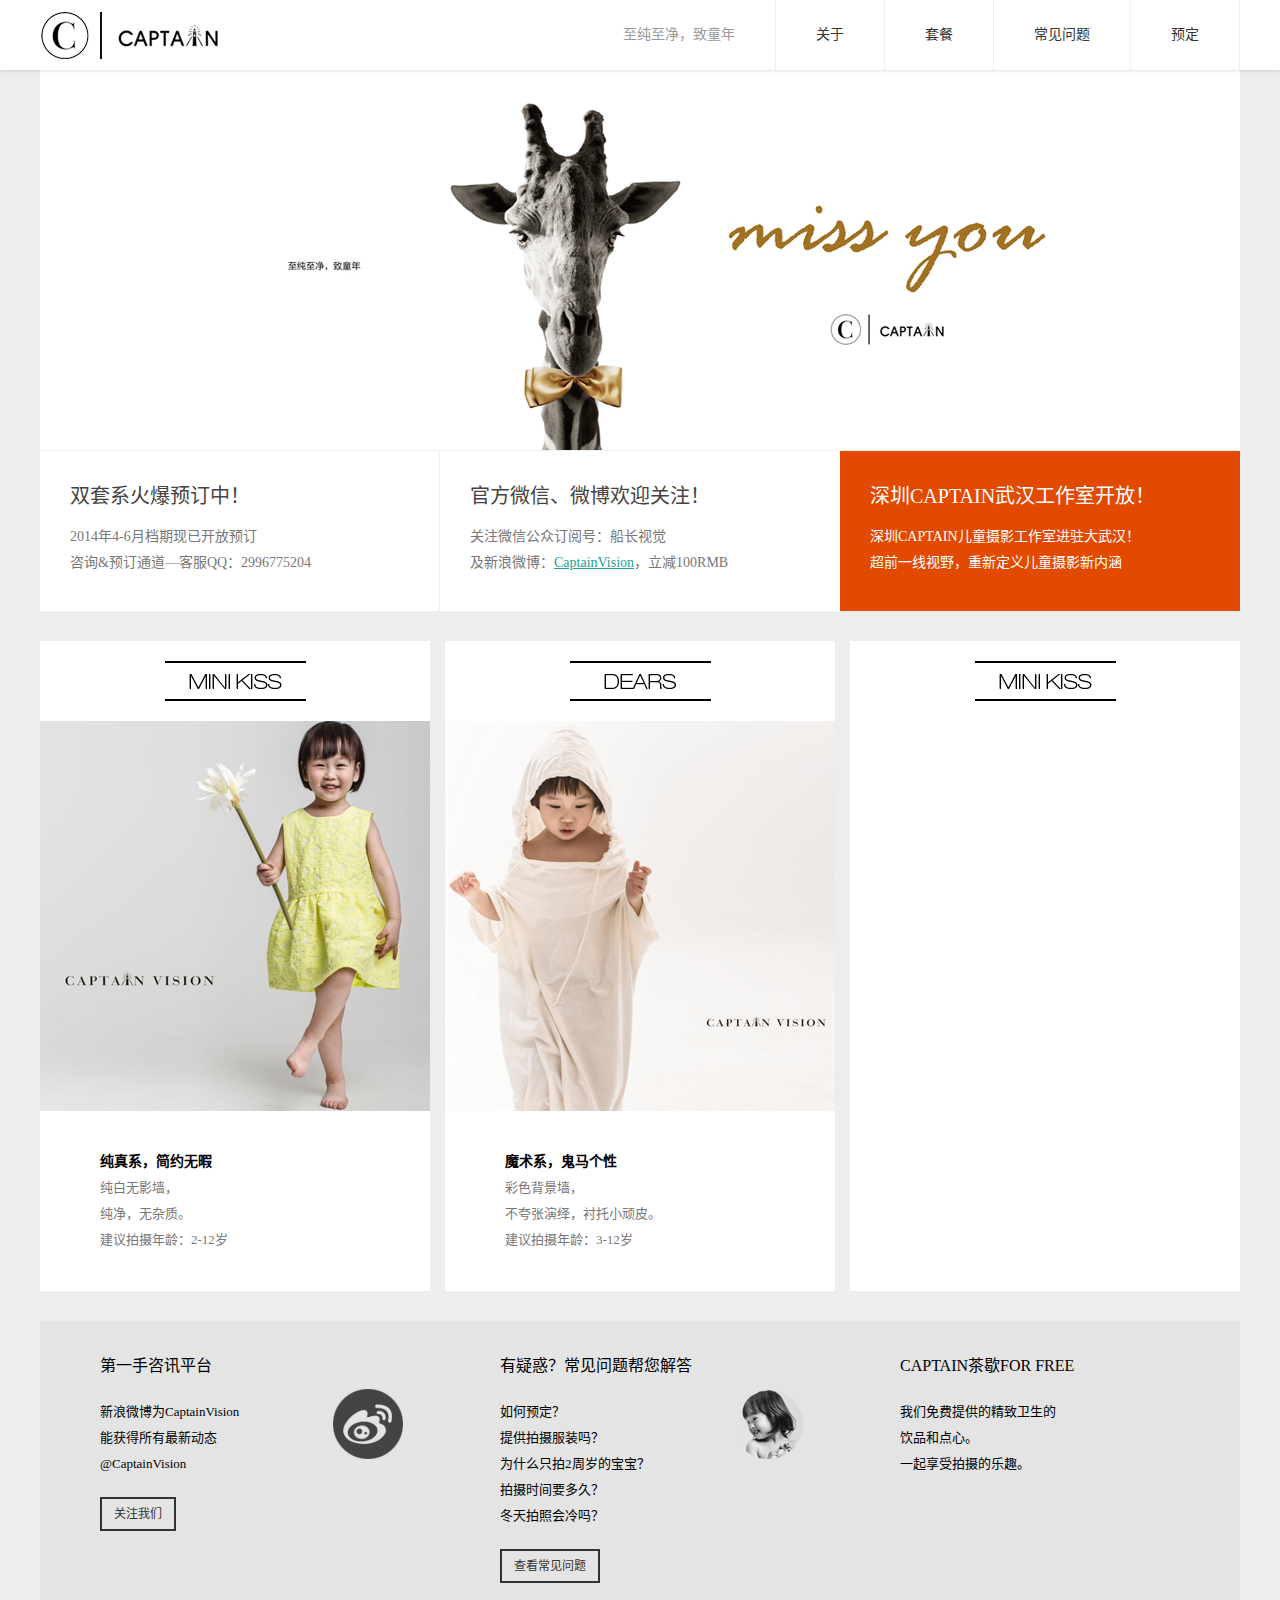
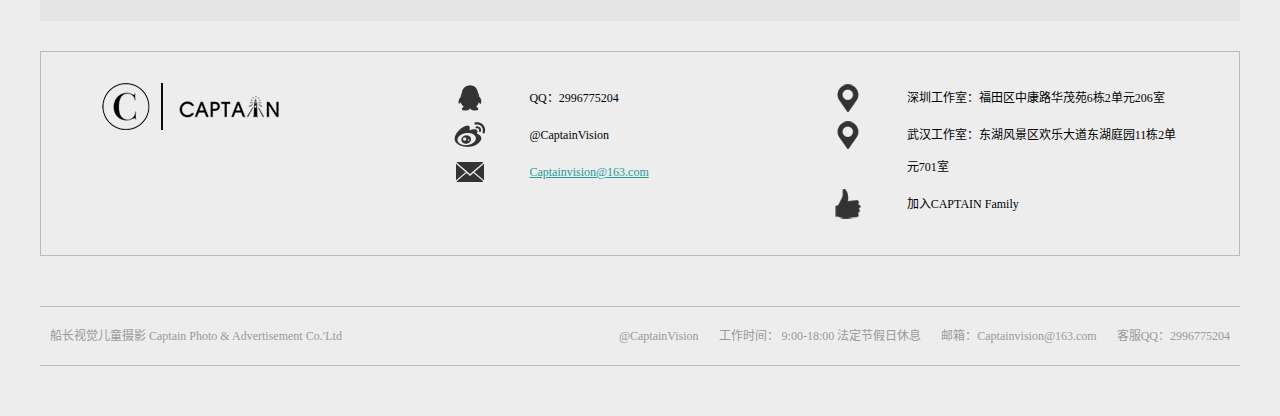
==== index.htm @ 664875ad "1" ====
<!DOCTYPE html PUBLIC "-//W3C//DTD XHTML 1.0 Strict//EN" "http://www.w3.org/TR/xhtml1/DTD/xhtml1-strict.dtd">
<html lang="zh-CN">
	<head>
		<meta http-equiv="content-type" content="text/html; charset=utf-8" />
		<title>Captain Vision | 船长视觉</title>
		<meta name="keywords" content="captain, vision, 船长, 视觉" />
		<meta name="description" content="Captain Vision | 船长视觉" />
		<link rel="stylesheet" type="text/css" media="all" href="css/reset.css" />
		<link rel="stylesheet" type="text/css" media="all" href="css/text.css" />
		<link rel="stylesheet" type="text/css" media="all" href="css/1200_24_0_0.css" />
		<link rel="stylesheet" type="text/css" media="all" href="css/global.css" />
		<style type="text/css" media="all">
		</style>
	</head>
	<body>
		<div class="head hover-shadow-box">
			<div class="container_24">
				<div class="grid_6">
					<a id="logo" href="index.htm">船长视觉</a>
				</div>
				<ul id="menu" class="grid_18">
					<li>
						<a href="#">预定</a>
					</li>
					<li>
						<a href="#">常见问题</a>
					</li>
					<li>
						<a href="mini-kiss.htm">套餐</a>
					</li>
					<li>
						<a href="#">关于</a>
					</li>
					<li class="gray">
						至纯至净，致童年
					</li>
				</ul>
			</div>
		</div>
		<div class="container_24 slogan hover-shadow-box">
			<div class="grid_24 slide">
				<div class="slide-item"></div>
				<div class="clear"></div>
			</div>
			<div class="grid_8 slogan-item">
				<dl class="rb">
					<dt>
						双套系火爆预订中！
					</dt>
					<dd>
						2014年4-6月档期现已开放预订
					</dd>
					<dd>
						咨询&amp;预订通道—客服QQ：2996775204
					</dd>
				</dl>
			</div>
			<div class="grid_8 slogan-item">
				<dl>
					<dt>
						官方微信、微博欢迎关注！
					</dt>
					<dd>
						关注微信公众订阅号：船长视觉
					</dd>
					<dd>
						及新浪微博：<a href="http://weibo.com/u/5095772598" target="_blank">CaptainVision</a>，立减100RMB
					</dd>
				</dl>
			</div>
			<div class="grid_8 slogan-item highlight">
				<dl>
					<dt>
						深圳CAPTAIN武汉工作室开放！
					</dt>
					<dd>
						深圳CAPTAIN儿童摄影工作室进驻大武汉！
					</dd>
					<dd>
						超前一线视野，重新定义儿童摄影新内涵
					</dd>
				</dl>
			</div>
			<div class="clear"></div>
		</div>
		<div class="container_24" id="content">
			<div class="grid_24 gallery">
				<div class="gallery-item hover-shadow-box">
					<div class="lg minikiss"></div>
					<a href="mini-kiss.htm" class="img"> <img src="img/gp1.jpg" alt="mini kiss"/> </a>
					<div class="gallery-item-txt">
						<p>
							<strong>纯真系，简约无暇</strong>
						</p>
						<p>
							纯白无影墙，
						</p>
						<p>
							纯净，无杂质。
						</p>
						<p>
							建议拍摄年龄：2-12岁
						</p>
					</div>
				</div>
				<div class="gallery-item hover-shadow-box" style="margin:0 15px;">
					<div class="lg dears"></div>
					<a href="#" class="img"> <img src="img/gp2.jpg" alt="mini kiss"/> </a>
					<div class="gallery-item-txt">
						<p>
							<strong>魔术系，鬼马个性</strong>
						</p>
						<p>
							彩色背景墙，
						</p>
						<p>
							不夸张演绎，衬托小顽皮。
						</p>
						<p>
							建议拍摄年龄：3-12岁
						</p>
					</div>
				</div>
				<div class="gallery-item hover-shadow-box">
					<div class="lg"></div>
				</div>
			</div>
			<div class="clear"></div>
		</div>

		<div class="container_24" id="info">
			<div class="grid_8 frame">
				<dl class="inner">
					<dt>
						第一手咨讯平台
					</dt>
					<dd>
						新浪微博为CaptainVision
					</dd>
					<dd>
						能获得所有最新动态
					</dd>
					<dd>
						@CaptainVision
					</dd>
					<dd>
						<a href="#" class="lnk">关注我们</a>
					</dd>
				</dl>
				<span class="ico"></span>
			</div>
			<div class="grid_8 frame">
				<dl class="inner">
					<dt>
						有疑惑？常见问题帮您解答
					</dt>
					<dd>
						如何预定？
					</dd>
					<dd>
						提供拍摄服装吗？
					</dd>
					<dd>
						为什么只拍2周岁的宝宝？
					</dd>
					<dd>
						拍摄时间要多久？
					</dd>
					<dd>
						冬天拍照会冷吗？
					</dd>
					<dd>
						<a href="#" class="lnk">查看常见问题</a>
					</dd>
				</dl>
				<span class="ico faq"></span>
			</div>
			<div class="grid_8 frame">
				<dl class="inner">
					<dt>
						CAPTAIN茶歇FOR FREE
					</dt>
					<dd>
						我们免费提供的精致卫生的
					</dd>
					<dd>
						饮品和点心。
					</dd>
					<dd>
						一起享受拍摄的乐趣。
					</dd>
				</dl>
			</div>
			<div class="clear"></div>
		</div>

		<div class="container_24" id="contact">
			<div class="grid_24">
				<div class="inner">
					<div class="infologo">
						<a href="#"> <img src="img/logo.png" alt="captain vision"/> </a>
					</div>
					<ul>
						<li class="qq">
							QQ：2996775204
						</li>
						<li class="weibo">
							@CaptainVision
						</li>
						<li class="mail">
							<a href="mailto:Captainvision@163.com">Captainvision@163.com</a>
						</li>
					</ul>
					<ul>
						<li>
							深圳工作室：福田区中康路华茂苑6栋2单元206室
						</li>
						<li>
							武汉工作室：东湖风景区欢乐大道东湖庭园11栋2单元701室
						</li>
						<li class="join">
							加入CAPTAIN Family
						</li>
					</ul>
					<div class="clear"></div>
				</div>
			</div>
		</div>
		
		<div class="container_24" id="footer">
			<div class="grid_24">
				<div class="horiz">
					<span class="leftfloat">船长视觉儿童摄影 Captain Photo &amp; Advertisement Co.′Ltd</span>
					<span class="rightfloat">客服QQ：2996775204</span>
					<span class="rightfloat">邮箱：Captainvision@163.com</span>
					<span class="rightfloat">工作时间：  9:00-18:00 法定节假日休息</span>
					<span class="rightfloat">@CaptainVision</span>
					<div class="clear"></div>
				</div>
			</div>
		</div>
	</body>
</html>
---- css/text.css ----
/* `Basic HTML
----------------------------------------------------------------------------------------------------*/

body {
	font: 13px/1.5 'Helvetica Neue', Arial, 'Liberation Sans', FreeSans, sans-serif;
}

a:focus {
	outline: 1px dotted;
}

hr {
	border: 0 #ccc solid;
	border-top-width: 1px;
	clear: both;
	height: 0;
}

/* `Headings
----------------------------------------------------------------------------------------------------*/

h1 {
	font-size: 25px;
}

h2 {
	font-size: 23px;
}

h3 {
	font-size: 21px;
}

h4 {
	font-size: 19px;
}

h5 {
	font-size: 17px;
}

h6 {
	font-size: 15px;
}

/* `Spacing
----------------------------------------------------------------------------------------------------*/

ol {
	list-style: decimal;
}

ul {
	list-style: disc;
}

li {
	margin-left: 30px;
}

p,
dl,
hr,
h1,
h2,
h3,
h4,
h5,
h6,
ol,
ul,
pre,
table,
address,
fieldset {
	margin-bottom: 20px;
}
---- css/1200_24_0_0.css ----
/*
1200px grid system ~ Core CSS.
24 Columns ~ Margin left: 0px ~ Margin right: 0px

Based on the 960.gs grid system - http://960.gs/
by Nathan Smith

Created by the Grid System Generator - v1.04
Learn more ~ http://www.gridsystemgenerator.com/
*/

/*
Forces backgrounds to span full width,
even if there is horizontal scrolling.
Increase this if your layout is wider.

Note: IE6 works fine without this fix.
*/
body {
	min-width: 960px;
}

/* =Containers
--------------------------------------------------------------------------------*/
.container_24
{
	margin-left: auto;
	margin-right: auto;
	width: 1200px;
}

/* =Grid >> Global
--------------------------------------------------------------------------------*/
.grid_1,
.grid_2,
.grid_3,
.grid_4,
.grid_5,
.grid_6,
.grid_7,
.grid_8,
.grid_9,
.grid_10,
.grid_11,
.grid_12,
.grid_13,
.grid_14,
.grid_15,
.grid_16,
.grid_17,
.grid_18,
.grid_19,
.grid_20,
.grid_21,
.grid_22,
.grid_23,
.grid_24 {
	display: inline;
	float: left;
	margin-left: 0px;
	margin-right: 0px;
}

.push_1, .pull_1,
.push_2, .pull_2,
.push_3, .pull_3,
.push_4, .pull_4,
.push_5, .pull_5,
.push_6, .pull_6,
.push_7, .pull_7,
.push_8, .pull_8,
.push_9, .pull_9,
.push_10, .pull_10,
.push_11, .pull_11,
.push_12, .pull_12,
.push_13, .pull_13,
.push_14, .pull_14,
.push_15, .pull_15,
.push_16, .pull_16,
.push_17, .pull_17,
.push_18, .pull_18,
.push_19, .pull_19,
.push_20, .pull_20,
.push_21, .pull_21,
.push_22, .pull_22,
.push_23, .pull_23 {
	position: relative;
}

/* =Grid >> Children (Alpha ~ First, Omega ~ Last)
--------------------------------------------------------------------------------*/
.alpha {margin-left: 0;}
.omega {margin-right: 0;}

/* =Grid >> 24 Columns
--------------------------------------------------------------------------------*/
.container_24 .grid_1 {width: 50px;}
.container_24 .grid_2 {width: 100px;}
.container_24 .grid_3 {width: 150px;}
.container_24 .grid_4 {width: 200px;}
.container_24 .grid_5 {width: 250px;}
.container_24 .grid_6 {width: 300px;}
.container_24 .grid_7 {width: 350px;}
.container_24 .grid_8 {width: 400px;}
.container_24 .grid_9 {width: 450px;}
.container_24 .grid_10 {width: 500px;}
.container_24 .grid_11 {width: 550px;}
.container_24 .grid_12 {width: 600px;}
.container_24 .grid_13 {width: 650px;}
.container_24 .grid_14 {width: 700px;}
.container_24 .grid_15 {width: 750px;}
.container_24 .grid_16 {width: 800px;}
.container_24 .grid_17 {width: 850px;}
.container_24 .grid_18 {width: 900px;}
.container_24 .grid_19 {width: 950px;}
.container_24 .grid_20 {width: 1000px;}
.container_24 .grid_21 {width: 1050px;}
.container_24 .grid_22 {width: 1100px;}
.container_24 .grid_23 {width: 1150px;}
.container_24 .grid_24 {width: 1200px;}

/* =Prefix Extra Space >> 24 Columns
--------------------------------------------------------------------------------*/
.container_24 .prefix_1 {padding-left: 50px;}
.container_24 .prefix_2 {padding-left: 100px;}
.container_24 .prefix_3 {padding-left: 150px;}
.container_24 .prefix_4 {padding-left: 200px;}
.container_24 .prefix_5 {padding-left: 250px;}
.container_24 .prefix_6 {padding-left: 300px;}
.container_24 .prefix_7 {padding-left: 350px;}
.container_24 .prefix_8 {padding-left: 400px;}
.container_24 .prefix_9 {padding-left: 450px;}
.container_24 .prefix_10 {padding-left: 500px;}
.container_24 .prefix_11 {padding-left: 550px;}
.container_24 .prefix_12 {padding-left: 600px;}
.container_24 .prefix_13 {padding-left: 650px;}
.container_24 .prefix_14 {padding-left: 700px;}
.container_24 .prefix_15 {padding-left: 750px;}
.container_24 .prefix_16 {padding-left: 800px;}
.container_24 .prefix_17 {padding-left: 850px;}
.container_24 .prefix_18 {padding-left: 900px;}
.container_24 .prefix_19 {padding-left: 950px;}
.container_24 .prefix_20 {padding-left: 1000px;}
.container_24 .prefix_21 {padding-left: 1050px;}
.container_24 .prefix_22 {padding-left: 1100px;}
.container_24 .prefix_23 {padding-left: 1150px;}

/* =Suffix Extra Space >> 24 Columns
--------------------------------------------------------------------------------*/
.container_24 .suffix_1 {padding-right: 50px;}
.container_24 .suffix_2 {padding-right: 100px;}
.container_24 .suffix_3 {padding-right: 150px;}
.container_24 .suffix_4 {padding-right: 200px;}
.container_24 .suffix_5 {padding-right: 250px;}
.container_24 .suffix_6 {padding-right: 300px;}
.container_24 .suffix_7 {padding-right: 350px;}
.container_24 .suffix_8 {padding-right: 400px;}
.container_24 .suffix_9 {padding-right: 450px;}
.container_24 .suffix_10 {padding-right: 500px;}
.container_24 .suffix_11 {padding-right: 550px;}
.container_24 .suffix_12 {padding-right: 600px;}
.container_24 .suffix_13 {padding-right: 650px;}
.container_24 .suffix_14 {padding-right: 700px;}
.container_24 .suffix_15 {padding-right: 750px;}
.container_24 .suffix_16 {padding-right: 800px;}
.container_24 .suffix_17 {padding-right: 850px;}
.container_24 .suffix_18 {padding-right: 900px;}
.container_24 .suffix_19 {padding-right: 950px;}
.container_24 .suffix_20 {padding-right: 1000px;}
.container_24 .suffix_21 {padding-right: 1050px;}
.container_24 .suffix_22 {padding-right: 1100px;}
.container_24 .suffix_23 {padding-right: 1150px;}

/* `Push Space >> 24 Columns
--------------------------------------------------------------------------------*/
.container_24 .push_1 {left: 50px;}
.container_24 .push_2 {left: 100px;}
.container_24 .push_3 {left: 150px;}
.container_24 .push_4 {left: 200px;}
.container_24 .push_5 {left: 250px;}
.container_24 .push_6 {left: 300px;}
.container_24 .push_7 {left: 350px;}
.container_24 .push_8 {left: 400px;}
.container_24 .push_9 {left: 450px;}
.container_24 .push_10 {left: 500px;}
.container_24 .push_11 {left: 550px;}
.container_24 .push_12 {left: 600px;}
.container_24 .push_13 {left: 650px;}
.container_24 .push_14 {left: 700px;}
.container_24 .push_15 {left: 750px;}
.container_24 .push_16 {left: 800px;}
.container_24 .push_17 {left: 850px;}
.container_24 .push_18 {left: 900px;}
.container_24 .push_19 {left: 950px;}
.container_24 .push_20 {left: 1000px;}
.container_24 .push_21 {left: 1050px;}
.container_24 .push_22 {left: 1100px;}
.container_24 .push_23 {left: 1150px;}

/* `Pull Space >> 24 Columns
--------------------------------------------------------------------------------*/
.container_24 .pull_1 {left: -50px;}
.container_24 .pull_2 {left: -100px;}
.container_24 .pull_3 {left: -150px;}
.container_24 .pull_4 {left: -200px;}
.container_24 .pull_5 {left: -250px;}
.container_24 .pull_6 {left: -300px;}
.container_24 .pull_7 {left: -350px;}
.container_24 .pull_8 {left: -400px;}
.container_24 .pull_9 {left: -450px;}
.container_24 .pull_10 {left: -500px;}
.container_24 .pull_11 {left: -550px;}
.container_24 .pull_12 {left: -600px;}
.container_24 .pull_13 {left: -650px;}
.container_24 .pull_14 {left: -700px;}
.container_24 .pull_15 {left: -750px;}
.container_24 .pull_16 {left: -800px;}
.container_24 .pull_17 {left: -850px;}
.container_24 .pull_18 {left: -900px;}
.container_24 .pull_19 {left: -950px;}
.container_24 .pull_20 {left: -1000px;}
.container_24 .pull_21 {left: -1050px;}
.container_24 .pull_22 {left: -1100px;}
.container_24 .pull_23 {left: -1150px;}

/* `Clear Floated Elements
----------------------------------------------------------------------------------------------------*/
/* http://sonspring.com/journal/clearing-floats */
.clear {
	clear: both;
	display: block;
	overflow: hidden;
	visibility: hidden;
	width: 0;
	height: 0;
}

/* http://www.yuiblog.com/blog/2010/09/27/clearfix-reloaded-overflowhidden-demystified */
.clearfix:before,
.clearfix:after {
	content: "\0020";
	display: block;
	overflow: hidden;
	visibility: hidden;
	width: 0;
	height: 0;
}
.clearfix:after {
	clear: both;
}
/*
The following zoom:1 rule is specifically for IE6 + IE7.
Move to separate stylesheet if invalid CSS is a problem.
*/
.clearfix {
	zoom: 1;
}
---- css/global.css ----
* {
	font-family: Microsoft Yahei;
}
body {
	background-color: #EDEDED;
}
div {
	position: relative;
}
a {
	color: #209e98;
}
a:link {

}
a:visited {

}
a:hover {
	color: #3BB8B2;
}
.rb {
	border-right: 1px solid #eee;
}
.lb {
	border-left: 1px solid #eee;
}
#logo {
	background: url(../img/logo.png) left center no-repeat;
	display: inline-block;
	height: 100%;
	margin: 0;
	outline: none;
	padding: 0;
	text-decoration: none !important;
	text-indent: -100%;
	width: 183px;
}

.head {
	background: #FFF;
	box-shadow: 0 0 2px rgba(0,0,0,0.1);
	height: 70px;
	z-index: 2;
}
.hover-shadow-box:hover {
	box-shadow: 0 0 4px rgba(0,0,0,0.2);
}
.head .container_24 {
	height: 100%;
}
.head .grid_6 {
	height: 100%;
}
#menu {
	height: 100%;
	margin: 0;
}
#menu li {
	border-right: 1px solid #eee;
	display: block;
	float: right;
	font-size: 14px;
	height: 100%;
	line-height: 70px;
	list-style: none;
	margin: 0;
	padding: 0 40px;
}
#menu li a {
	color: #333;
	display: block;
	height: 100%;
	line-height: 70px;
	margin: 0;
	outline:none;
	text-decoration: none !important;
}
.leftfloat {
	float: left;
}
.rightfloat {
	float: right;
}
.gray {
	color: #999;
}

.slide {
	border-bottom: 1px solid #eee;
}
.slide-item {
	background: url(../img/slide/p1.jpg) center bottom no-repeat;
	height: 380px;
}
.slogan {
	font-family: Microsoft Yahei;
	margin-bottom: 30px;
}
.slogan-item dl {
	background: #FFF;
	color: #777;
	height: 160px;
	margin: 0;
}
.slogan-item dl dt {
	color: #444;
	font-size: 20px;
	padding: 10px 30px;
	padding-bottom: 15px;
	padding-top: 30px;
}
.slogan-item dl dd {
	font-size: 14px;
	padding: 5px 30px;
	padding-top: 0;
}
.slogan-item.highlight dl, .slogan-item.highlight dt {
	color: #FFF !important;
}
.slogan-item.highlight dl {
	background: #e24a01;
}
.paddingbox30px {
	padding: 30px;
}
.paddingbox50px {
	padding: 50px;
}
.paddingbox100px {
	padding: 100px;
}
.gallery {
	height: 650px;
}
.gallery-item {
	background: #FFF;
	float: left;
	height: 100%;
	width: 390px;
}
.gallery-item .lg {
	background: url(../img/minikiss.png) center center no-repeat #FFF;
	height: 80px;
}
.gallery-item .lg.minikiss {

}
.gallery-item .lg.dears {
	background-image: url(../img/dears.png);
}
.gallery-item .img {
	display: block;
}
.gallery-item-txt strong {
	color: #000;
	font-size: 14px;
}
.gallery-item-txt {
	color: #777;
	line-height: 26px;
	padding: 32px 60px;
}
.gallery-item-txt p {
	margin: 0;
}

#content {
	margin-bottom: 30px;
}
#info {
	margin-bottom: 30px;
}
#info .frame {
	background: #E4E4E4;
	height: 300px;
}
#info .frame:hover {
	background: url(../img/round-logo.png) center center #F8F8F8;
}
#info .frame .inner {
	line-height: 26px;
	margin: 0;
	padding: 32px 60px;
}
#info .frame .ico {
	background: url(../img/weibo.png) center center no-repeat;
	display: block;
	height: 85px;
	position: absolute;
	right: 30px;
	top: 60px;
	width: 85px;
}
#info .frame .ico.faq {
	background-image: url(../img/faq.png);
}
#info .frame .inner .lnk {
	border: 2px solid #333;
	color: #333 !important;
	display: inline-block;
	font-size: 12px;
	margin-top: 20px;
	padding: 2px 12px;
	text-decoration: none;
}
#info .frame .inner .lnk:link {
}
#info .frame .inner .lnk:visited {
}
#info .frame .inner .lnk:hover {
	background: #333;
	color: #FFF !important;
}

#info .frame .inner dt {
	font-size: 16px;
	margin-bottom: 20px;
}
#contact .inner {
	border: 1px solid #bbb;
	padding: 30px 60px;
}
#contact .inner ul {
	float: left;
	margin: 0;
	width: 35%
}
#contact .inner ul li {
	background: url(../img/icons.png) left top no-repeat;
	display: block;
	font-size: 12px;
	line-height: 32px;
	list-style: none;
	margin-bottom: 5px;
	padding-left: 75px;
}
#contact .inner ul li.qq {
	background-position: left -256px;
}
#contact .inner ul li.weibo {
	background-position: left -64px;
}
#contact .inner ul li.mail {
	background-position: left -128px;
}
#contact .inner ul li.join {
	background-position: left -192px;
}
#contact .infologo {
	float: left;
	width: 30%;
}
#footer {

}
#footer .horiz {
	border-bottom: 1px solid #bbb;
	border-top: 1px solid #bbb;
	color: #999;
	font-size: 12px;
	margin: 50px 0;
	padding: 20px 10px;
}
#footer .horiz span:hover {
	color: #444;
}
#footer .horiz .rightfloat {
	display: inline-block;
	margin-left: 20px;
}

.fullscreen-ad {
	background-position: center center;
	height: 400px;
}
.detail {
	background: #FFF;
	margin-bottom: 30px;
}
.lxoe {
	padding: 60px;
}
.lxoe p {
	color: #7b7b7b;
	font-family: STSong;
	font-size: 15px;
	line-height: 25px;
	padding-right: 100px;
}
.lxoe .smimg {
	border-radius: 300px;
	display: block;
	height: 160px;
	margin: 30px 0 0 0;
	width: 160px;
}
#big-content {
	background:#FFF;
	margin-bottom: 30px;
}

#big-content .col {
	height:480px;
	font-size:14px;
}
#big-content .col dt {
	margin-bottom:30px;
}
#big-content .col dd {
	line-height:32px;
}
#big-content .col3 {
	background:#d0d0d0;
	text-align:center;
}
#big-content .col3 .solus {
	padding-top:50px;
}
#big-content .col3 .solu {
	background:#777;
	border-radius:200px;
	color:#FFF;
	cursor:pointer;
	display:inline-block;
	font-family:Arial black;
	font-size:25px;
	height:56px;
	line-height:56px;
	margin:0 20px;
	margin-bottom:80px;
	width:56px;
}
#big-content .col3 .solu:hover, #big-content .col3 .solu.selected {
	background:#333;
}
#big-content .col3 .solu .txt {
	bottom:-48px;
	color:#333;
	display:block;
	font-size:16px;
	left:-10px;
	position:absolute;
	width:80px;
}
#big-content .impact-font {
	font-family:arial black;
	font-weight:bold;
	font-size:36px;
	margin-right:5px;
}
#big-content .nm-font {
	font-weight:bold;
	margin-right:60px;
}

.oke {
	background:#d0d0d0;
}
.oke-si {
	background:#FFF;
	margin:0;
}
.oke-si dt {
	margin-bottom:30px;
}
.oke-si dd {
	line-height:32px;
}
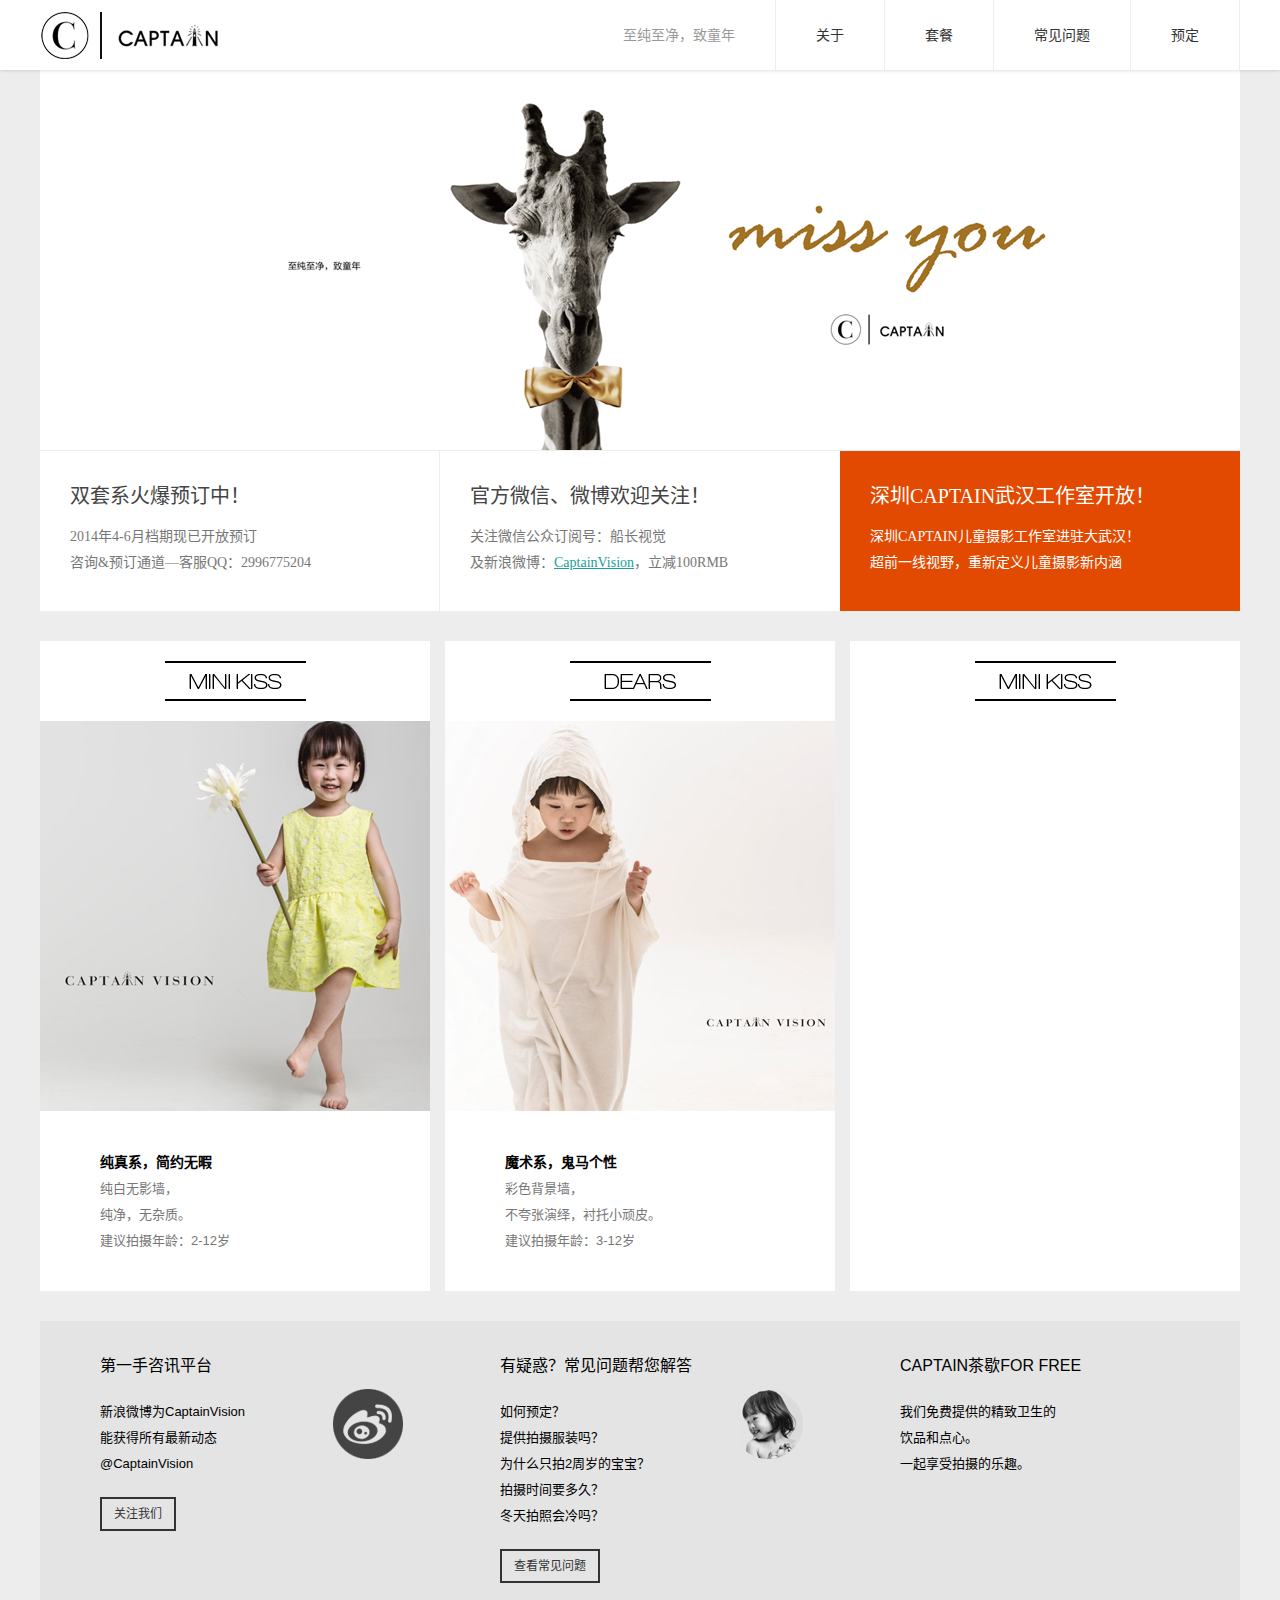
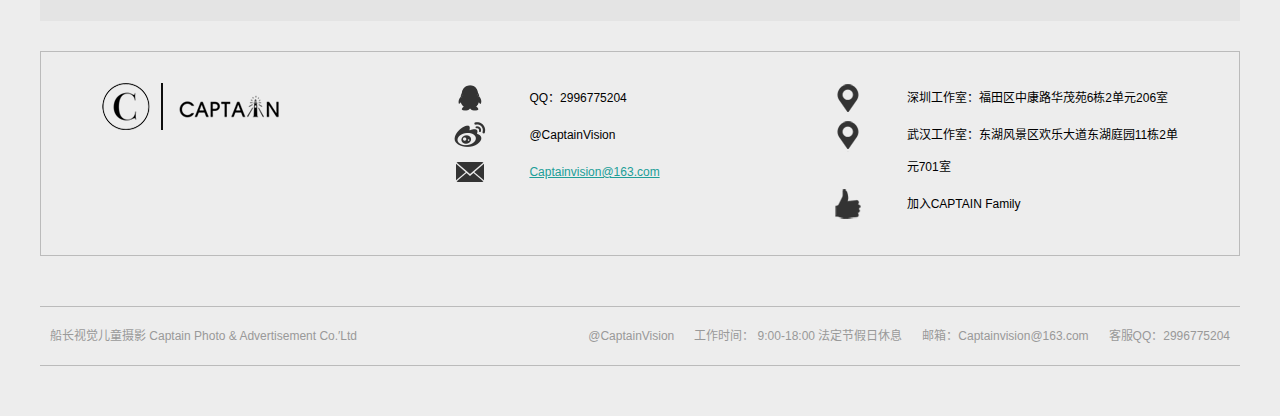
==== commit b33918cb: "1" ====
--- a/index.htm
+++ b/index.htm
@@ -29,7 +29,7 @@
 						<a href="mini-kiss.htm">套餐</a>
 					</li>
 					<li>
-						<a href="#">关于</a>
+						<a href="about.htm">关于</a>
 					</li>
 					<li class="gray">
 						至纯至净，致童年
--- a/css/global.css
+++ b/css/global.css
@@ -1,5 +1,5 @@
 * {
-	font-family: Microsoft Yahei;
+	/*font-family: Microsoft Yahei;*/
 }
 body {
 	background-color: #EDEDED;
@@ -73,7 +73,7 @@
 	height: 100%;
 	line-height: 70px;
 	margin: 0;
-	outline:none;
+	outline: none;
 	text-decoration: none !important;
 }
 .leftfloat {
@@ -296,74 +296,108 @@
 	width: 160px;
 }
 #big-content {
-	background:#FFF;
+	background: #FFF;
 	margin-bottom: 30px;
 }
 
 #big-content .col {
-	height:480px;
-	font-size:14px;
+	height: 480px;
+	font-size: 14px;
 }
 #big-content .col dt {
-	margin-bottom:30px;
+	margin-bottom: 30px;
 }
 #big-content .col dd {
-	line-height:32px;
+	line-height: 32px;
 }
 #big-content .col3 {
-	background:#d0d0d0;
-	text-align:center;
+	background: #d0d0d0;
+	text-align: center;
 }
 #big-content .col3 .solus {
-	padding-top:50px;
+	padding-top: 50px;
 }
 #big-content .col3 .solu {
-	background:#777;
-	border-radius:200px;
-	color:#FFF;
-	cursor:pointer;
-	display:inline-block;
-	font-family:Arial black;
-	font-size:25px;
-	height:56px;
-	line-height:56px;
-	margin:0 20px;
-	margin-bottom:80px;
-	width:56px;
+	background: #777;
+	border-radius: 200px;
+	color: #FFF;
+	cursor: pointer;
+	display: inline-block;
+	font-family: Arial black;
+	font-size: 25px;
+	height: 56px;
+	line-height: 56px;
+	margin: 0 20px;
+	margin-bottom: 80px;
+	width: 56px;
 }
 #big-content .col3 .solu:hover, #big-content .col3 .solu.selected {
-	background:#333;
+	background: #333;
 }
 #big-content .col3 .solu .txt {
-	bottom:-48px;
-	color:#333;
-	display:block;
-	font-size:16px;
-	left:-10px;
-	position:absolute;
-	width:80px;
+	bottom: -48px;
+	color: #333;
+	display: block;
+	font-size: 16px;
+	left: -10px;
+	position: absolute;
+	width: 80px;
 }
 #big-content .impact-font {
-	font-family:arial black;
-	font-weight:bold;
-	font-size:36px;
-	margin-right:5px;
+	font-family: arial black;
+	font-weight: bold;
+	font-size: 36px;
+	margin-right: 5px;
 }
 #big-content .nm-font {
-	font-weight:bold;
-	margin-right:60px;
+	font-weight: bold;
+	margin-right: 60px;
 }
 
 .oke {
-	background:#d0d0d0;
+	background: #d0d0d0;
 }
 .oke-si {
-	background:#FFF;
-	margin:0;
+	background: #FFF;
+	margin: 0;
 }
 .oke-si dt {
-	margin-bottom:30px;
+	margin-bottom: 30px;
 }
 .oke-si dd {
-	line-height:32px;
-}+	line-height: 32px;
+}
+.ablm {
+	padding-left: 50px;
+	padding-right: 30px;
+}
+.abtm {
+	padding-top:40px;
+}
+.about-brand {
+	font-weight: normal;
+	margin-top: 80px;
+	margin-bottom: 40px;
+}
+#about-list {
+
+}
+#about-list li {
+	color: #444;
+	font-style: italic;
+	line-height: 28px;
+	list-style: none;
+	margin: 0;
+	padding: 0;
+	font-size: 14px;
+}
+.xtxt {
+	color: #333;
+	margin: 0 0 15px 0;
+	font-size: 14px;
+}
+#brand-corp .gla {
+	box-shadow: 0 0 10px rgba(0,0,0,0.2);
+	height: 150px;
+	width: 240px;
+}
